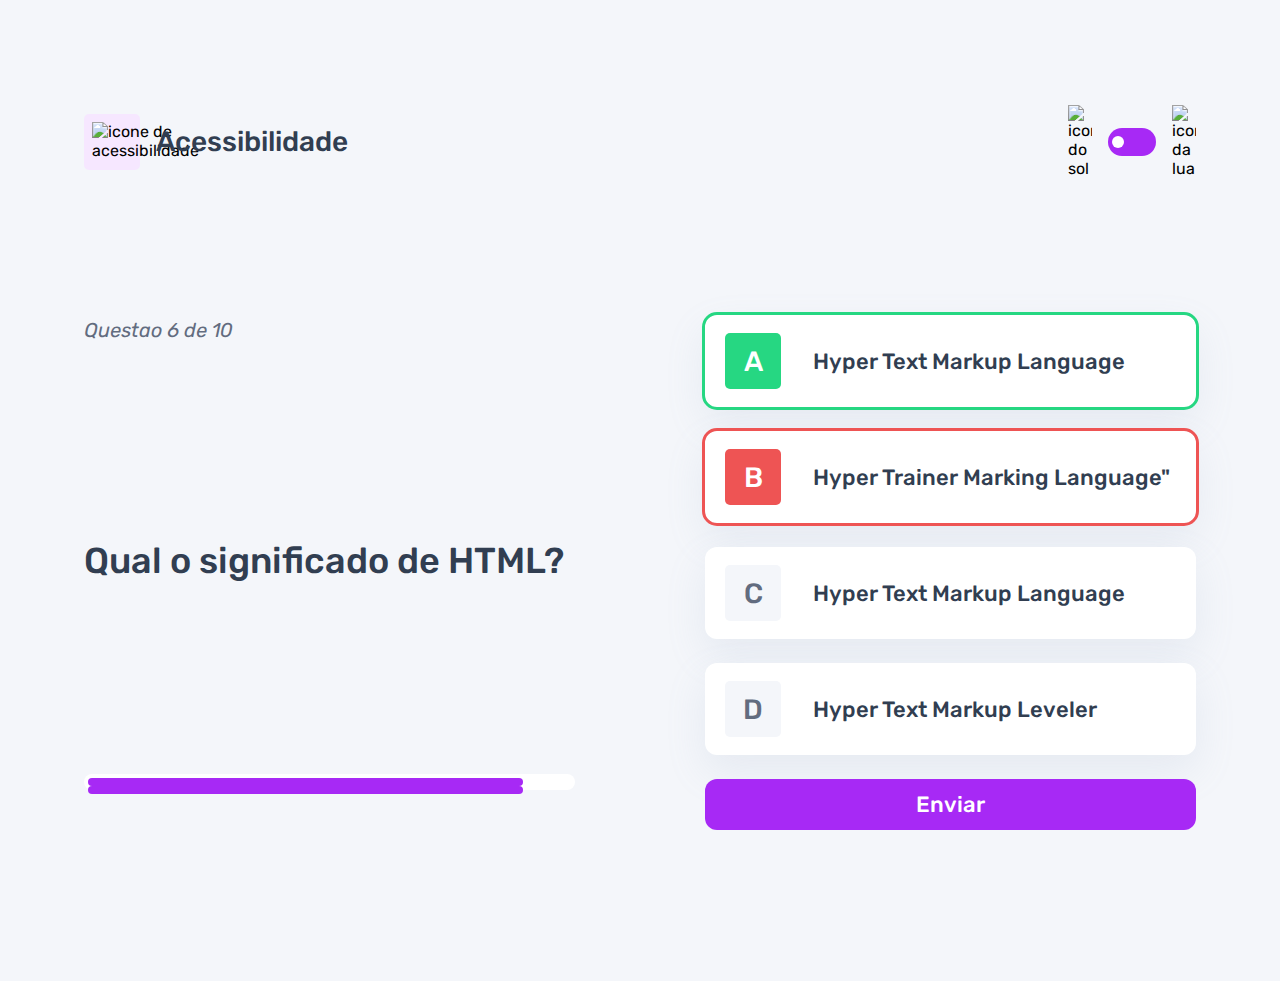
==== page/quiz/quiz.html @ 362d9b20 "adicionando a responsividade" ====
<!DOCTYPE html>
<html lang="en">
<head>
    <meta charset="UTF-8">
    <meta name="viewport" content="width=device-width, initial-scale=1.0">
    <link rel="preconnect" href="https://fonts.googleapis.com">
    <link rel="preconnect" href="https://fonts.gstatic.com" crossorigin>
    <link href="https://fonts.googleapis.com/css2?family=Rubik:ital,wght@0,300..900;1,300..900&display=swap" rel="stylesheet">
    <link rel="stylesheet" href="quiz.css">
    <title>Quiz app</title>
</head>
<body>
    <header>
        <div class="assunto">
            <div class="assunto_icone">
                <img src="../../assets/images/icon-accessibility.svg" alt="icone de acessibilidade">
            </div>

            <h1>Acessibilidade</h1>
        </div>

        <div class="tema">
            <img src="../../assets/images/icon-sun-dark.svg" alt="icone do sol">
            <button>
              <div></div>
            </button>
            <img src="../../assets/images/icon-moon-dark.svg" alt="icone da lua">
          </div>
    </header>


    <main>
        <section class="pergunta">
        </div> 
            <p>Questao 6 de 10</p>
           
            <h2>Qual o significado de HTML?</h2>
        </div>
            <div class="barra_progresso">

                <div></div>
           
        <div>
        </section>

        <section class="alternativas">
            <form action="">
            <label for="alternativa_a" id="correta">
                <input type="radio" id="alternativa_a" name="alternativa">

                <div>
                    <span>A</span>
                    Hyper Text Markup Language
                </div>
            </label>

                <label for="alternativa_b" id="errada">
                    <input type="radio" id="alternativa_b" name="alternativa">
                    
                    <div>
                        <span>B</span>
                        Hyper Trainer Marking Language"
                    </div>
                </label>

                <label for="alternativa_c">
                    <input type="radio" id="alternativa_c" name="alternativa">

                    <div>
                        <span>C</span>
                        Hyper Text Markup Language
                    </div>

                </label>

                    <label for="alternativa_d">
                        <input type="radio" id="alternativa_d" name="alternativa">

                        <div>
                            <span>D</span>
                            Hyper Text Markup Leveler
                        </div>
                    </label>
            </form>

            <button>Enviar</button>
        </section>
    </main>
</body>
</html>
---- page/quiz/quiz.css ----
* {
    margin: 0;
    padding: 0;
    box-sizing: border-box;
    font-family: "Rubik", sans-serif;
    -webkit-font-smoothing: antialiased;
}

:root {
    --bg-color: #f4f6fa;
    --purple: #a729f5;
    --primary-text-color: #313e51;
    --secondary-text-color: #626c7f;
    --button-bg: #ffffff;
    --shadow: 0px 16px 40px 0px rgba(143, 160, 193, 0.14);
    --bg-html: #fff1e9;
    --bg-css: #e0fdef;
    --bg-javascript: #ebf8ff;
    --bg-acessibilidade: #f6e7ff;
    --white: #ffffff;
    --green: #26d782;
    --red: #ee5454;
    --bg-mobile: url(../../assets/images/pattern-background-mobile-light.svg);
    --bg-desktop: url(../../assets/images/pattern-background-desktop-light.svg);
}

body.escuro {
    --bg-color: #313e51;
    --bg-mobile: url(../../assets/images/pattern-background-mobile-dark.svg);
    --bg-desktop: url(../../assets/images/pattern-background-desktop-dark.svg);
    --primary-text-color: #fff;
    --secondary-text-color: #abc1e1;
    --button-bg: #3b4d66;
    --shadow: 0px 16px 40px 0px rgba(49, 62, 81, 0.14);
}


body {
    height: 100svh;
    background: var(--bg-mobile) var(--bg-color);
    background-repeat: no-repeat;
    background-size: cover;

}

header {
    display: flex;
    justify-content: space-between;
    padding: 16px 24px;
}

.assunto {
    display: flex;
    align-items: center;
    gap: 16px;
}

.assunto_icone {
    background: var(--bg-acessibilidade);
    width: 40px;
    height: 40px;
    padding: 5px;
    border-radius: 5px;
}

.assunto_icone img {
    width: 100%;
}

.assunto h1 {
    font-size: 18px;
    font-weight: 500;
    color: var(--primary-text-color);
}

.tema { 
    padding: 8px 0;
    display: flex;
    align-items: center;
    gap: 8px;
}

.tema img {
    width: 16px;
}

.tema button {
    height: 20px;
    width: 32px;
    background-color: var(--purple);
    border: 0;
    border-radius: 999px;
    padding: 4px;
}

.tema button div {
    background:var(--white);
    width: 12px;
    height: 12px;
    border-radius: 999px;
}

main {
    padding: 32px 24px;
}

.pergunta {
    margin-bottom: 40px;
}

.pergunta p {
    font-style: italic;
    font-size: 14px;
    color: var(--secondary-text-color);
    margin-bottom: 12px;
}

.pergunta h2 {
    font-size: 20px;
    font-weight: 500;
    color: var(--primary-text-color);
    line-height: 24px;
    margin-bottom: 24px;
}

.barra_progresso {
    background: var(--button-bg);
    height: 16px;
    padding: 4px;
    border-radius: 999px;
    
}

.barra_progresso div {
    height: 100%;
    width: 90%;
    background: var(--purple);
    border-radius: 999px;
}


.alternativas form {
    display: flex;
    flex-direction: column;
    gap: 12px;
    margin-bottom: 12px;

}

.alternativas label {
    display: block;
    background-color: var(--button-bg);
    padding: 12px;
    font-size: 18px;
    font-weight: 500;
    border-radius: 12px;
    box-shadow: var(--shadow);
    color: var(--primary-text-color);  
}

.alternativas label:has(input:checked) {
    outline: 3px solid var(--purple);

    & span {
        background: var(--purple);
        color: var(--white);
    }
}

.alternativas label#correta {
    outline: 3px solid var(--green);

    & span {
        background: var(--green);
        color: var(--white);
    }
}

.alternativas label#errada {
    outline: 3px solid var(--red);

    & span {
        background: var(--red);
        color: var(--white);
    } 
}

.alternativas input {
    display: none;
}

.alternativas div {
    display: flex;
    align-items: center;
    gap: 16px;

}

.alternativas div span {
    display: block;
    width: 40px;
    height: 40px;
    background: var(--bg-color);
    border-radius: 5px;
    color: var(--secondary-text-color);

    display: flex;
    align-items: center;
    justify-content: center;
    flex-shrink: 0;
}

.alternativas button {
    padding: 12px;
    border-radius: 12px;
    border: none;
    background: var(--purple);
    color: var(--white);
    width: 100%;

    font-size: 18px;
    font-weight: 500;
}

@media(min-width: 1100px) {
    body {
        background: var(--bg-desktop) var(--bg-color);
        background-size: cover;
        background-repeat: no-repeat;
    }

    header {
        margin-block: 81px;
        max-width: 1160px;
        margin-inline: auto;
    }

    .assunto_icone {
        width: 56px;
        height: 56px;
        padding: 8px;
    }

    .assunto h1 {
        font-size: 28px;
    }

    .tema{
        gap: 16px;
    }

    .tema img {
        width: 24px;
    }

    .tema button {
        width: 48px;
        height: 28px;
    }

    main {
        max-width: 1160px;
        margin-inline: auto;

        display: flex;
        gap: 130px;
    }

    section {
        width: 100%;
    }

    .pergunta {
        display: flex;
        flex-direction: column;
        justify-content: space-between;
    }

    .pergunta p {
        font-size: 20px;
        line-height: 30px;
        margin-bottom: 27px;
    }

    .pergunta h2 {
        font-size: 36px;
        line-height: 42px;
    }

    .alternativas form {
        gap: 24px;
        margin-bottom: 24px;
    }

    .alternativas label {
        font-size: 22px;
        padding: 18px 20px;
    }

    .alternativas div {
        gap: 32px;
    }

    .alternativas div span{
        width: 56px;
        height: 56px;
        font-size: 28px;
    }

    .alternativas button {
        font-size: 22px;
    }
}
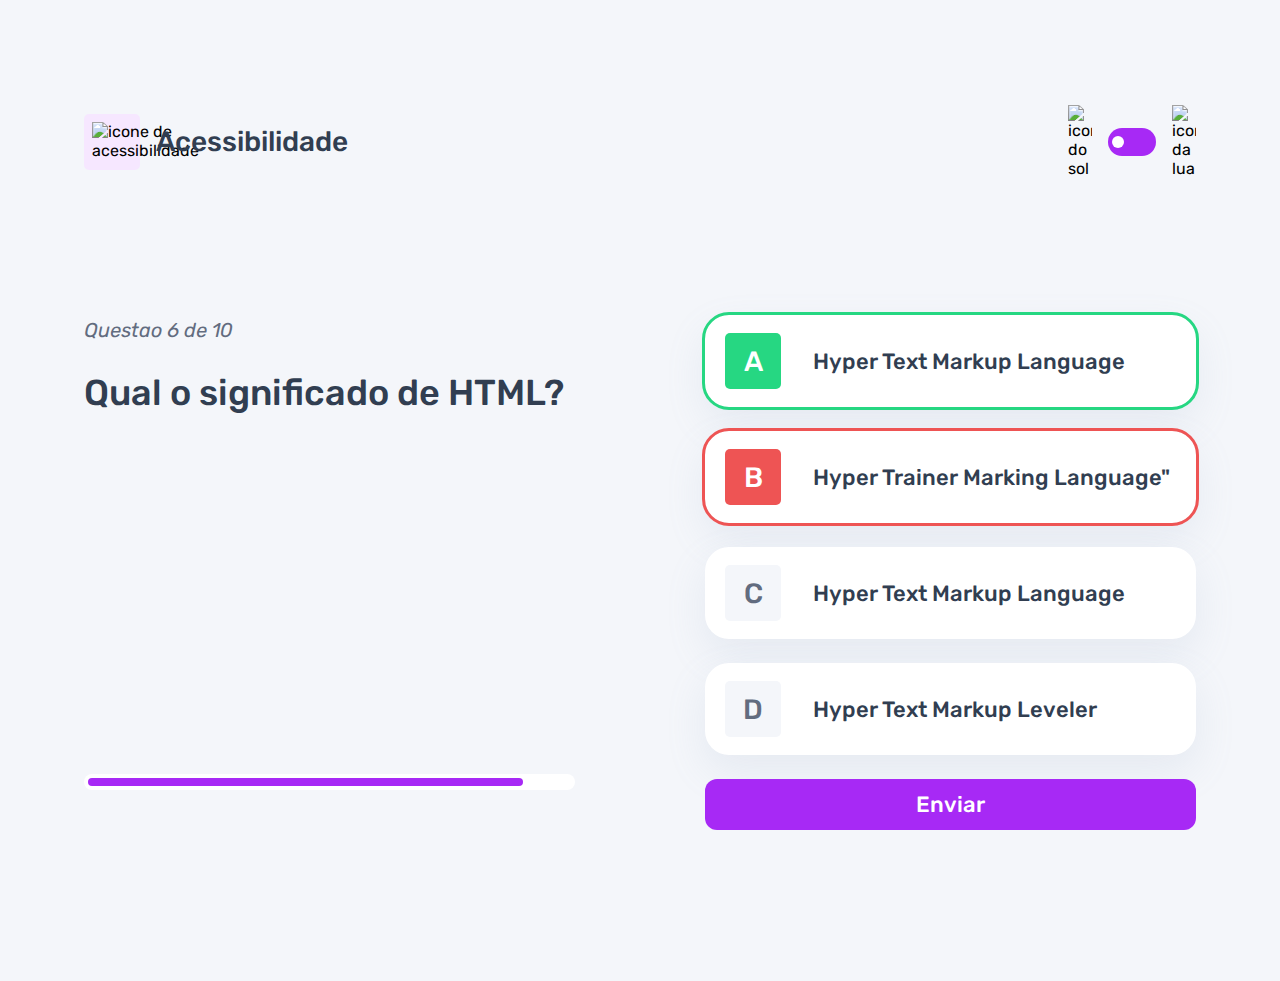
==== commit 2f07d276: "adcionando os efeitos de hover" ====
--- a/page/quiz/quiz.html
+++ b/page/quiz/quiz.html
@@ -31,16 +31,13 @@
 
     <main>
         <section class="pergunta">
-        </div> 
-            <p>Questao 6 de 10</p>
-           
-            <h2>Qual o significado de HTML?</h2>
-        </div>
+            <div> 
+                <p>Questao 6 de 10</p>
+                <h2>Qual o significado de HTML?</h2>
+            </div>
             <div class="barra_progresso">
-
                 <div></div>
-           
-        <div>
+            </div>
         </section>
 
         <section class="alternativas">
--- a/page/quiz/quiz.css
+++ b/page/quiz/quiz.css
@@ -9,6 +9,7 @@
 :root {
     --bg-color: #f4f6fa;
     --purple: #a729f5;
+    --purple-hover: rgb(167, 41, 245, 0.6);
     --primary-text-color: #313e51;
     --secondary-text-color: #626c7f;
     --button-bg: #ffffff;
@@ -36,7 +37,7 @@
 
 
 body {
-    height: 100svh;
+    height: 100vh;
     background: var(--bg-mobile) var(--bg-color);
     background-repeat: no-repeat;
     background-size: cover;
@@ -128,7 +129,6 @@
     height: 16px;
     padding: 4px;
     border-radius: 999px;
-    
 }
 
 .barra_progresso div {
@@ -136,6 +136,7 @@
     width: 90%;
     background: var(--purple);
     border-radius: 999px;
+   
 }
 
 
@@ -156,6 +157,15 @@
     border-radius: 12px;
     box-shadow: var(--shadow);
     color: var(--primary-text-color);  
+    cursor: pointer;
+}
+
+.alternativas label:hover {
+    & span {
+        background: var(--bg-acessibilidade);
+        color: var(--purple);
+    
+    }
 }
 
 .alternativas label:has(input:checked) {
@@ -220,6 +230,12 @@
 
     font-size: 18px;
     font-weight: 500;
+    transition: background 0.3s;
+}
+
+.alternativas button:hover{
+    background: var(--purple-hover);
+    cursor: pointer;
 }
 
 @media(min-width: 1100px) {
@@ -295,6 +311,7 @@
     .alternativas label {
         font-size: 22px;
         padding: 18px 20px;
+        border-radius: 24px;
     }
 
     .alternativas div {
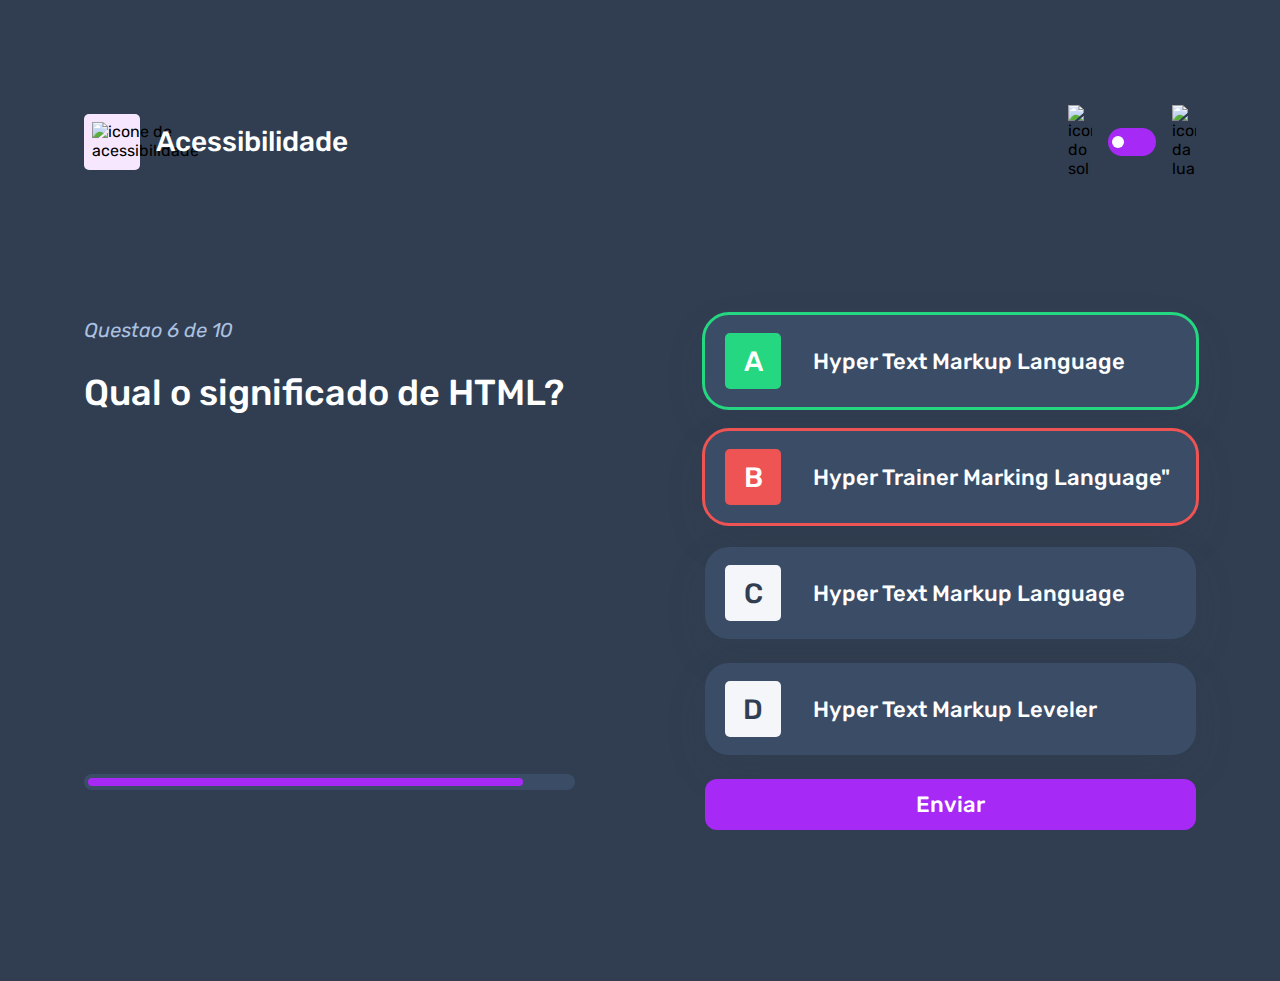
==== commit 82cfc8cc: "ajuste de cores" ====
--- a/page/quiz/quiz.html
+++ b/page/quiz/quiz.html
@@ -9,7 +9,7 @@
     <link rel="stylesheet" href="quiz.css">
     <title>Quiz app</title>
 </head>
-<body>
+<body class="escuro">
     <header>
         <div class="assunto">
             <div class="assunto_icone">
--- a/page/quiz/quiz.css
+++ b/page/quiz/quiz.css
@@ -8,6 +8,8 @@
 
 :root {
     --bg-color: #f4f6fa;
+    --bg-span: #f4f6fa;
+    --color-span: #626c7f;
     --purple: #a729f5;
     --purple-hover: rgb(167, 41, 245, 0.6);
     --primary-text-color: #313e51;
@@ -27,6 +29,7 @@
 
 body.escuro {
     --bg-color: #313e51;
+    --color-span: #313e51;
     --bg-mobile: url(../../assets/images/pattern-background-mobile-dark.svg);
     --bg-desktop: url(../../assets/images/pattern-background-desktop-dark.svg);
     --primary-text-color: #fff;
@@ -210,9 +213,9 @@
     display: block;
     width: 40px;
     height: 40px;
-    background: var(--bg-color);
+    background: var(--bg-span);
     border-radius: 5px;
-    color: var(--secondary-text-color);
+    color: var(--color-span);
 
     display: flex;
     align-items: center;
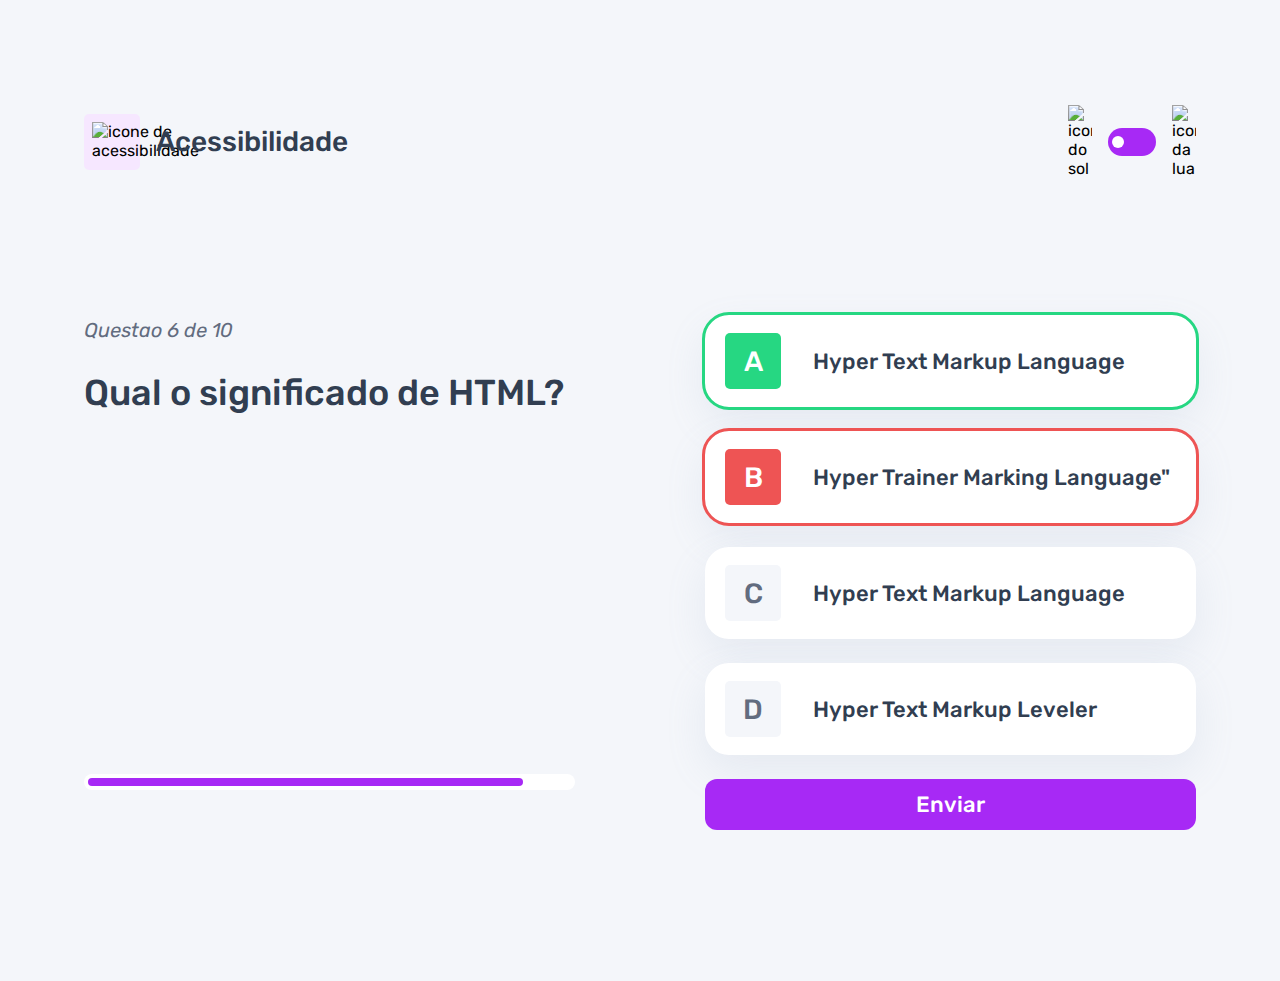
==== commit 22785380: "ajuste do fundo" ====
--- a/page/quiz/quiz.html
+++ b/page/quiz/quiz.html
@@ -9,7 +9,7 @@
     <link rel="stylesheet" href="quiz.css">
     <title>Quiz app</title>
 </head>
-<body class="escuro">
+<body>
     <header>
         <div class="assunto">
             <div class="assunto_icone">
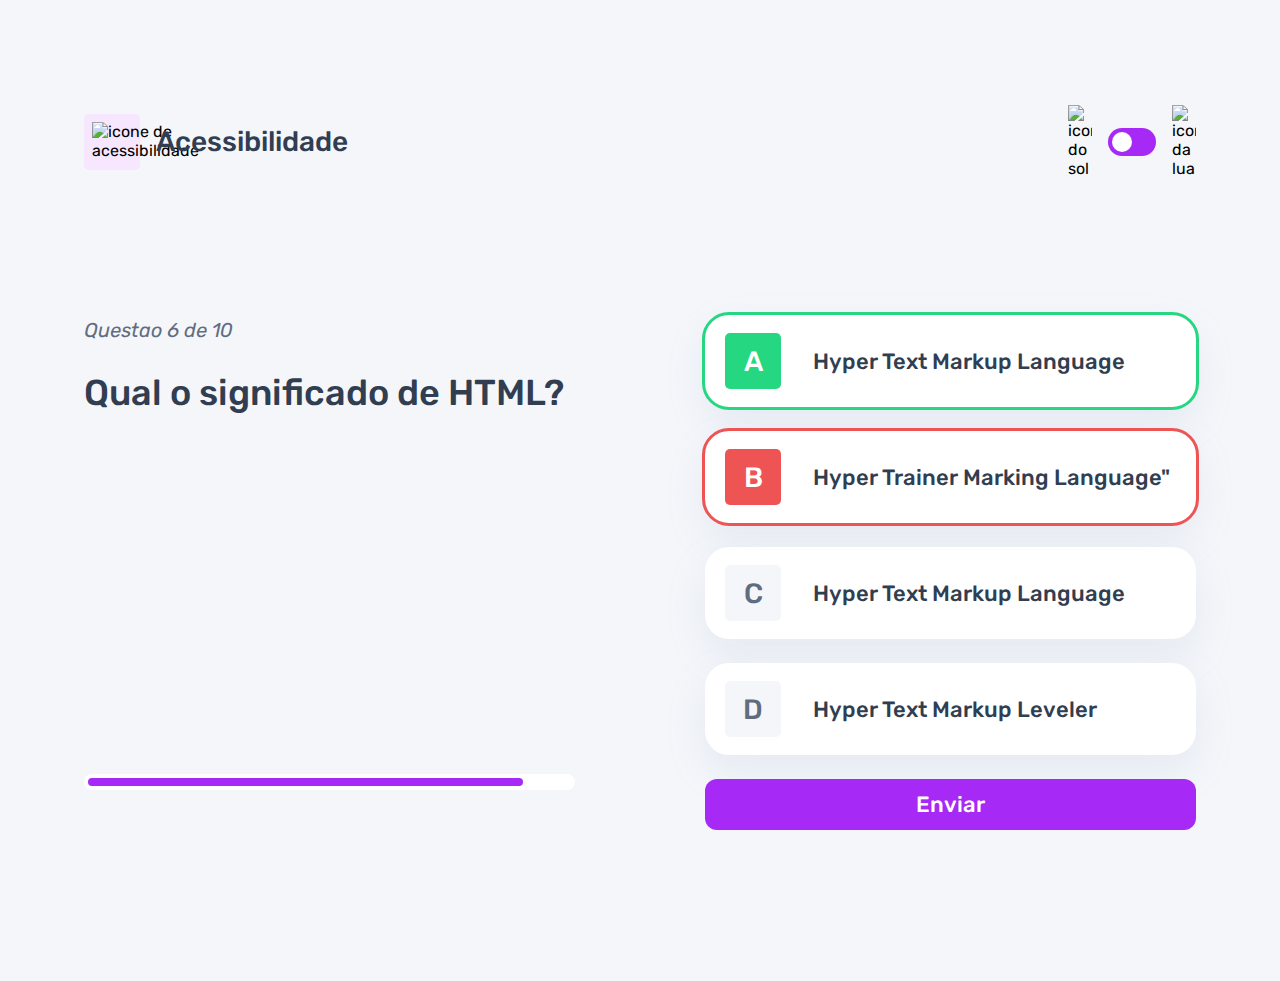
==== commit 134db865: "adicao do java script" ====
--- a/page/quiz/quiz.html
+++ b/page/quiz/quiz.html
@@ -7,6 +7,7 @@
     <link rel="preconnect" href="https://fonts.gstatic.com" crossorigin>
     <link href="https://fonts.googleapis.com/css2?family=Rubik:ital,wght@0,300..900;1,300..900&display=swap" rel="stylesheet">
     <link rel="stylesheet" href="quiz.css">
+    <script src="./quiz.js" type="module"></script>
     <title>Quiz app</title>
 </head>
 <body>
@@ -83,5 +84,7 @@
             <button>Enviar</button>
         </section>
     </main>
+
+  
 </body>
 </html>--- a/page/quiz/quiz.css
+++ b/page/quiz/quiz.css
@@ -95,6 +95,8 @@
     border: 0;
     border-radius: 999px;
     padding: 4px;
+    display: flex;
+    cursor: pointer;
 }
 
 .tema button div {
@@ -277,6 +279,11 @@
         height: 28px;
     }
 
+    .tema button div {
+        width: 20px;
+        height: 20px;
+    }
+
     main {
         max-width: 1160px;
         margin-inline: auto;
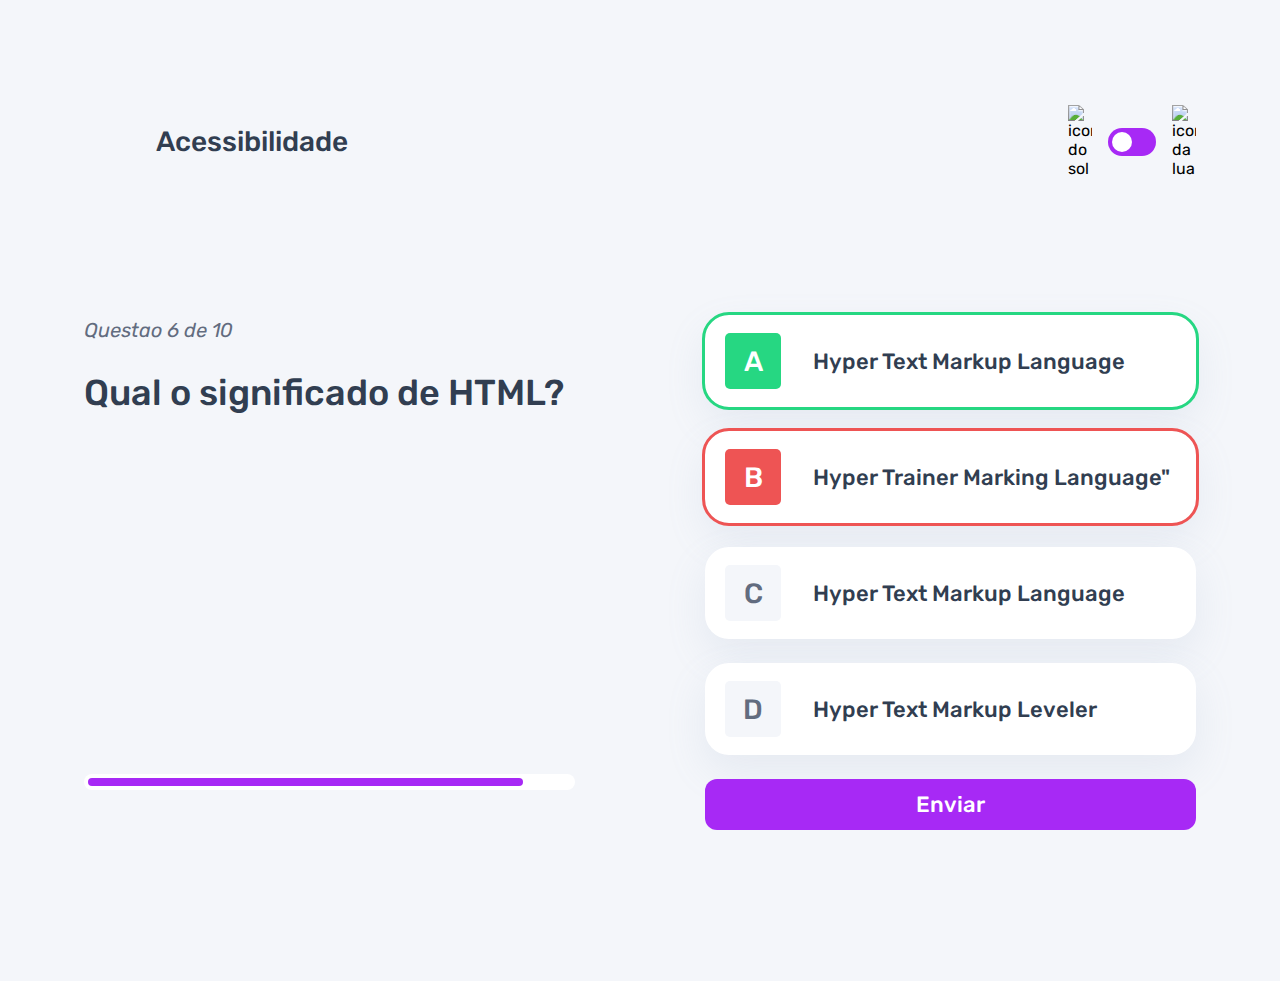
==== commit 27b72c15: "alteracoes" ====
--- a/page/quiz/quiz.html
+++ b/page/quiz/quiz.html
@@ -14,7 +14,7 @@
     <header>
         <div class="assunto">
             <div class="assunto_icone">
-                <img src="../../assets/images/icon-accessibility.svg" alt="icone de acessibilidade">
+                <img src="" alt="">
             </div>
 
             <h1>Acessibilidade</h1>
--- a/page/quiz/quiz.css
+++ b/page/quiz/quiz.css
@@ -60,11 +60,26 @@
 }
 
 .assunto_icone {
-    background: var(--bg-acessibilidade);
     width: 40px;
     height: 40px;
     padding: 5px;
     border-radius: 5px;
+}
+
+.assunto_icone.html {
+    background: var(--bg-html);
+}
+
+.assunto_icone.css {
+    background: var(--bg-css);
+}
+
+.assunto_icone.javascript {
+    background: var(--bg-javascript);
+}
+
+.assunto_icone.acessibilidade {
+    background: var(--bg-acessibilidade);
 }
 
 .assunto_icone img {
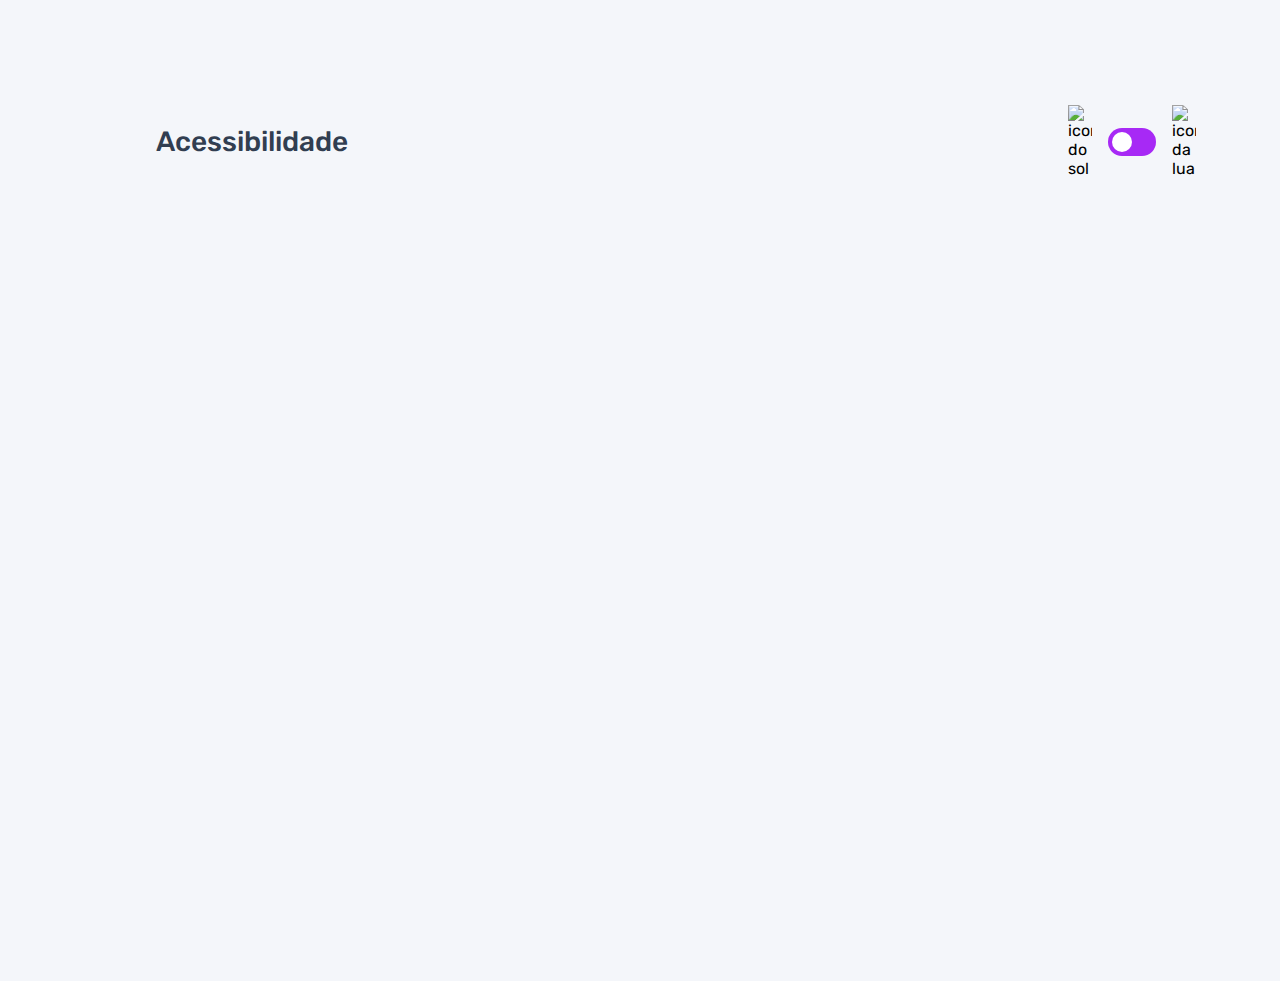
==== commit 7bc2bfc1: "adicionando fucoes" ====
--- a/page/quiz/quiz.html
+++ b/page/quiz/quiz.html
@@ -31,58 +31,7 @@
 
 
     <main>
-        <section class="pergunta">
-            <div> 
-                <p>Questao 6 de 10</p>
-                <h2>Qual o significado de HTML?</h2>
-            </div>
-            <div class="barra_progresso">
-                <div></div>
-            </div>
-        </section>
-
-        <section class="alternativas">
-            <form action="">
-            <label for="alternativa_a" id="correta">
-                <input type="radio" id="alternativa_a" name="alternativa">
-
-                <div>
-                    <span>A</span>
-                    Hyper Text Markup Language
-                </div>
-            </label>
-
-                <label for="alternativa_b" id="errada">
-                    <input type="radio" id="alternativa_b" name="alternativa">
-                    
-                    <div>
-                        <span>B</span>
-                        Hyper Trainer Marking Language"
-                    </div>
-                </label>
-
-                <label for="alternativa_c">
-                    <input type="radio" id="alternativa_c" name="alternativa">
-
-                    <div>
-                        <span>C</span>
-                        Hyper Text Markup Language
-                    </div>
-
-                </label>
-
-                    <label for="alternativa_d">
-                        <input type="radio" id="alternativa_d" name="alternativa">
-
-                        <div>
-                            <span>D</span>
-                            Hyper Text Markup Leveler
-                        </div>
-                    </label>
-            </form>
-
-            <button>Enviar</button>
-        </section>
+        
     </main>
 
   
--- a/page/quiz/quiz.css
+++ b/page/quiz/quiz.css
@@ -153,7 +153,6 @@
 
 .barra_progresso div {
     height: 100%;
-    width: 90%;
     background: var(--purple);
     border-radius: 999px;
    
